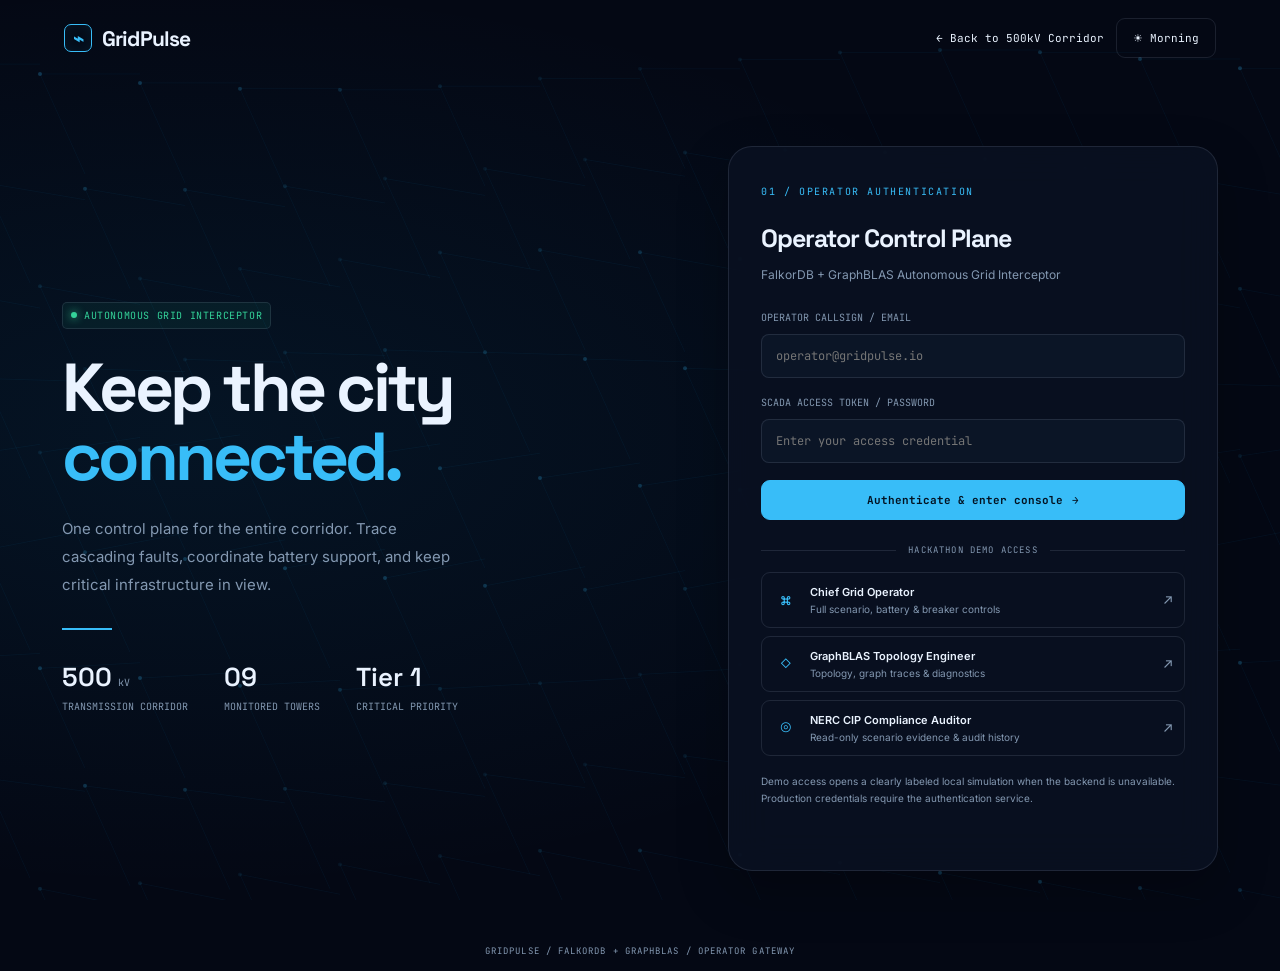
==== frontend/audit.html @ dfe7d24c "feat(ui): split console features into focused pages" ====
<!doctype html>
<html lang="en" class="dark"><head><meta charset="utf-8"><meta name="viewport" content="width=device-width,initial-scale=1"><title>Action audit · GridPulse</title><script src="assets/theme.js"></script><link rel="stylesheet" href="assets/ui.css"></head><body data-view="audit">
<div class="app-shell"><div id="menu-backdrop" class="menu-backdrop" aria-hidden="true"></div><aside class="sidebar" id="sidebar"><div><a class="brand" href="index.html"><span class="brand-mark">⌁</span><span>GridPulse</span></a><div class="sidebar-caption">GRID INTELLIGENCE</div></div><button class="btn menu-close" id="menu-close" aria-label="Close navigation">✕</button><nav class="nav-list" aria-label="Console navigation"><a class="active" href="dashboard.html" data-console-page><span>◈</span><span class="nav-label">Grid overview</span></a><a href="scenarios.html" data-console-page><span>ϟ</span><span class="nav-label">Scenario lab</span></a><a href="diagnostics.html" data-console-page><span>⌘</span><span class="nav-label">Graph diagnostics</span></a><a href="audit.html" data-console-page><span>◎</span><span class="nav-label">Action audit</span></a></nav><div class="sidebar-bottom"><a class="small mono muted" href="index.html">← Back to Corridor</a><div class="operator-card"><div class="avatar" id="operator-initials">OP</div><div id="operator-name" class="small">Demo operator</div><div id="operator-role" class="small muted"></div></div><button id="sign-out" class="btn btn-quiet">Sign out</button></div></aside>
<div class="workspace"><header class="command-bar"><div class="command-title-group"><button id="menu-toggle" class="btn menu-toggle" aria-label="Open feature menu" aria-controls="sidebar" aria-expanded="false"><span class="hamburger-bars" aria-hidden="true"><i></i><i></i><i></i></span><span>Menu</span></button><div><div class="eyebrow">Operations / Alpine → Metro</div><h1 id="command-title">Grid overview</h1></div></div><div class="command-actions"><span id="clock" class="clock mono small muted"></span><span id="role-badge" class="badge">OPERATOR</span><button class="btn btn-quiet" data-theme-toggle>☀ Morning</button><a class="btn" href="index.html" aria-label="Back to corridor">↗</a><button id="mobile-sign-out" class="btn mobile-only">Sign out</button></div></header>
<main class="content" id="overview"><div class="page-heading"><div><h2 id="page-title">Your grid. Every connection.</h2><p id="page-description">See corridor health and inspect connected assets.</p></div><span id="system-status" class="badge green"><span class="dot"></span><span>NOMINAL 500kV</span></span></div>
<div class="connection-banner" id="connection-banner"><span id="connection-text">Connecting to telemetry…</span><button id="reconnect">Retry connection</button></div>
<section class="metrics" aria-label="Grid metrics"><article class="metric"><div class="label">Metro city load</div><div class="value"><span id="city-load">—</span> <span class="unit">MW</span></div><div class="foot" id="load-pct">Awaiting telemetry</div></article><article class="metric"><div class="label">BESS dispatch</div><div class="value green-text"><span id="bess-mw">—</span> <span class="unit">MW</span></div><div class="foot" id="bess-status">BESS_METRO_01</div></article><article class="metric"><div class="label">Tier-1 hospital</div><div class="value green-text" id="hospital-state">—</div><div class="foot">HOSP_ST_JUDE · critical feeder</div></article><article class="metric"><div class="label">Graph execution</div><div class="value cyan-text"><span id="graph-latency">—</span> <span class="unit">ms</span></div><div class="foot" id="latency-note">Measured backend latency</div></article></section>
<div class="dashboard-grid"><div class="primary-stack"><section class="panel" aria-labelledby="topology-heading"><div class="panel-head"><div><h3 id="topology-heading">Transmission topology</h3><p>Alpine hydro → dual circuit corridor → metropolitan grid</p></div><button class="btn" id="clear-selection">Clear selection</button></div><div class="topology-area"><div class="topology-topline"><span id="topology-source" class="muted">LOADING TOPOLOGY</span><span class="cyan-text">500 kV CORRIDOR</span></div><svg id="topology" class="topology-svg" viewBox="0 0 1000 430" role="group" aria-label="Interactive grid topology"></svg></div><div class="legend"><span><i></i>Nominal flow</span><span><i class="emerald"></i>BESS / protected</span><span><i class="rose"></i>Fault / tripped</span><span>Click a node to inspect 2-hop neighbors</span></div><div class="node-details"><div><strong id="node-name">Select an asset</strong><p id="node-description">Inspect its connection, current state, and telemetry.</p></div><div class="node-values" id="node-values"></div></div><div id="diagnostics" class="diagnostics">No active cascade. Select a tower to trace downstream impact. <button class="btn" id="trace-node">Trace selected asset</button></div></section>
<section class="panel scenario-panel" id="scenarios"><div class="panel-head"><div><h3>Scenario lab</h3><p id="scenario-caption">Inject a fault. Follow the response.</p></div><span id="run-label" class="badge">READY</span></div><div class="scenario-grid"><button class="scenario-btn" data-scenario="1"><span class="number">01 / LIGHTNING</span><strong>Transmission strike</strong><small>TX_882 · T3 → T4</small></button><button class="scenario-btn" data-scenario="2"><span class="number">02 / WILDFIRE</span><strong>Smoke ionization</strong><small>TX_884 · T5 → T6</small></button><button class="scenario-btn" data-scenario="3"><span class="number">03 / HEATWAVE</span><strong>Demand surge</strong><small>Metro load · 120%</small></button></div><div class="phase-strip" aria-hidden="true"><span class="phase"></span><span class="phase"></span><span class="phase"></span><span class="phase"></span></div><div class="scenario-footer"><label><input type="checkbox" id="auto-cycle"> Auto-cycle scenarios</label><span id="permission-note" class="small muted"></span><button class="btn" id="reset-grid">↻ Reset grid</button></div></section></div>
<div class="right-stack"><section class="panel" id="query-panel"><div class="panel-head"><h3>Cypher trace</h3><button id="copy-query" class="btn">Copy ↗</button></div><div class="query-meta"><span id="query-source">WAITING FOR EVIDENCE</span><span id="query-time">—</span></div><pre id="query-code">Select an asset or run a scenario to inspect the graph trace.</pre><div class="query-note" id="query-note">Queries and results appear here as telemetry arrives.</div></section><section class="panel" id="audit-panel"><div class="panel-head"><h3>MCP action audit</h3><button class="btn" id="export-audit">Export ↓</button></div><div class="audit-list" id="audit-list" aria-live="polite"><div class="audit-empty">No events recorded.</div></div><div class="query-note" id="audit-note">Evidence and outcomes, ordered by time.</div></section></div></div><footer class="workspace-footer"><span id="footer-state">Waiting for telemetry</span><span>FALKORDB + GRAPHBLAS / GRIDPULSE</span></footer></main></div></div><div id="toast" class="toast hidden" role="status" aria-live="polite"></div><script src="assets/dashboard.js"></script></body></html>
---- frontend/assets/ui.css ----
@import url('https://fonts.googleapis.com/css2?family=Inter:wght@400;500;600;700&family=JetBrains+Mono:wght@400;500;600&family=Space+Grotesk:wght@500;600;700&display=swap');
:root{color-scheme:light;--bg:#e9f3fa;--panel:rgba(255,255,255,.88);--panel-soft:rgba(255,255,255,.55);--text:#102239;--muted:#536b80;--line:rgba(15,23,42,.15);--cyan:#0284c7;--green:#059669;--amber:#b96e09;--red:#dc365b;--purple:#8850d3;--shadow:0 16px 40px rgba(15,23,42,.08)}
:root.dark{color-scheme:dark;--bg:#040814;--panel:rgba(10,17,34,.85);--panel-soft:rgba(16,28,47,.55);--text:#eaf3ff;--muted:#8398b1;--line:rgba(148,163,184,.16);--cyan:#38bdf8;--green:#34d399;--amber:#fbbf24;--red:#fb7185;--purple:#bc94fa;--shadow:0 20px 50px rgba(0,0,0,.25)}
*{box-sizing:border-box}body{margin:0;background:var(--bg);color:var(--text);font:14px/1.5 Inter,Arial,sans-serif}button,input,select{font:inherit}button,a,input{ -webkit-tap-highlight-color:transparent}button{cursor:pointer}button:disabled{cursor:not-allowed;opacity:.4}a{color:inherit;text-decoration:none}button:focus-visible,a:focus-visible,input:focus-visible,select:focus-visible{outline:2px solid var(--cyan);outline-offset:4px}h1,h2,h3,p{margin:0}h1,h2,h3,.display{font-family:'Space Grotesk',Arial,sans-serif}button,.mono,.eyebrow,.badge,code,pre,label{font-family:'JetBrains Mono',monospace}.muted{color:var(--muted)}.small{font-size:11px}.eyebrow{font-size:10px;letter-spacing:.16em;text-transform:uppercase;color:var(--cyan)}.glass-card{background:var(--panel);backdrop-filter:blur(20px);border:1px solid var(--line);box-shadow:var(--shadow);border-radius:20px}.btn{display:inline-flex;align-items:center;justify-content:center;gap:9px;padding:11px 16px;border:1px solid var(--line);border-radius:9px;background:var(--panel-soft);color:var(--text);font-size:11px;transition:background .2s,transform .2s}.btn:hover:not(:disabled){background:color-mix(in srgb,var(--cyan) 13%,var(--panel));transform:translateY(-1px)}.btn-primary{background:var(--cyan);border-color:var(--cyan);color:#031322;font-weight:700}.btn-primary:hover:not(:disabled){background:#7dd3fc}.btn-quiet{background:transparent}.badge{font-size:10px;letter-spacing:.06em;display:inline-flex;align-items:center;gap:7px;padding:5px 8px;border-radius:5px;border:1px solid var(--line);color:var(--muted)}.badge.green{color:var(--green);background:color-mix(in srgb,var(--green) 7%,transparent)}.dot{width:6px;height:6px;display:inline-block;border-radius:50%;background:currentColor;box-shadow:0 0 9px currentColor}.brand{display:flex;align-items:center;gap:10px;font:700 21px 'Space Grotesk',sans-serif;letter-spacing:-.04em}.brand-mark{width:28px;height:28px;border:1px solid var(--cyan);border-radius:7px;display:grid;place-items:center;color:var(--cyan);font-size:18px;box-shadow:inset 0 0 16px #38bdf814}.transparent-header{height:76px;display:flex;align-items:center;justify-content:space-between;padding:0 5vw;position:relative;z-index:2;background:transparent}.light .transparent-header,html:not(.dark) .transparent-header{background:rgba(255,255,255,.52);backdrop-filter:blur(14px);border-bottom:1px solid rgba(255,255,255,.65)}.header-actions{display:flex;gap:12px;align-items:center}.auth-page{min-height:100vh;overflow-x:hidden;background:radial-gradient(ellipse at 15% 45%,#0ea5e914,transparent 60%),var(--bg)}#auth-network{position:fixed;inset:0;width:100%;height:100%;opacity:.48;pointer-events:none}.auth-layout{position:relative;z-index:1;max-width:1220px;margin:auto;display:grid;grid-template-columns:1fr 490px;gap:90px;padding:70px 32px 60px;align-items:center;min-height:calc(100vh - 150px)}.auth-intro h1{font-size:clamp(44px,5.3vw,76px);line-height:1.02;letter-spacing:-.055em;margin:24px 0}.auth-intro h1 span{color:var(--cyan)}.auth-intro>p{font-size:15px;max-width:390px;color:var(--muted);line-height:1.85}.intro-line{width:50px;height:2px;background:var(--cyan);margin:30px 0}.intro-facts{display:flex;gap:36px}.intro-facts strong{display:block;font:600 26px 'Space Grotesk',sans-serif}.intro-facts span{font:10px 'JetBrains Mono',monospace;color:var(--muted)}.auth-card{padding:32px;border-radius:24px}.auth-card h2{font-size:25px;letter-spacing:-.04em;margin:20px 0 8px}.auth-card .subtitle{font-size:12px;color:var(--muted);margin-bottom:26px}.field{display:block;margin-bottom:17px}.field>span{font-size:10px;color:var(--muted);display:block;margin-bottom:9px}.field input{width:100%;padding:13px 14px;border-radius:8px;border:1px solid var(--line);background:var(--panel-soft);color:var(--text);font:12px 'JetBrains Mono',monospace}.full{width:100%}.divider{display:flex;align-items:center;gap:12px;color:var(--muted);font:9px 'JetBrains Mono',monospace;letter-spacing:.13em;margin:24px 0 16px}.divider:before,.divider:after{content:'';height:1px;background:var(--line);flex:1}.role-btn{display:flex;align-items:center;gap:12px;width:100%;text-align:left;padding:12px;margin:8px 0;border:1px solid var(--line);border-radius:9px;background:transparent;color:var(--text)}.role-btn:hover{border-color:var(--cyan);background:var(--panel-soft)}.role-icon{font-size:16px;color:var(--cyan);width:24px;text-align:center}.role-btn strong{display:block;font:600 11px Inter,sans-serif}.role-btn small{display:block;color:var(--muted);font:10px Inter,sans-serif;margin-top:4px}.role-btn .arrow{margin-left:auto;color:var(--muted)}.auth-note{font-size:10px;color:var(--muted);margin-top:17px;line-height:1.65}.message{margin-top:14px;font-size:12px;color:var(--amber);min-height:18px}.auth-footer{position:relative;text-align:center;padding:14px;font:9px 'JetBrains Mono',monospace;color:var(--muted);letter-spacing:.12em}
.app-shell{display:grid;grid-template-columns:194px 1fr;min-height:100vh}.sidebar{border-right:1px solid var(--line);padding:25px 18px;display:flex;flex-direction:column;gap:30px;background:var(--panel)}.sidebar .brand{font-size:23px}.sidebar-caption{font:9px 'JetBrains Mono',monospace;color:var(--muted);margin:6px 0 0 38px}.nav-list{display:grid;gap:7px}.nav-list a{padding:12px;border-radius:8px;font-size:12px;color:var(--muted);display:flex;gap:12px}.nav-list a.active{background:color-mix(in srgb,var(--cyan) 9%,transparent);color:var(--cyan);border:1px solid color-mix(in srgb,var(--cyan) 20%,transparent)}.sidebar-bottom{margin-top:auto;display:grid;gap:17px}.operator-card{border-top:1px solid var(--line);padding-top:18px}.avatar{display:inline-grid;place-items:center;width:32px;height:32px;border:1px solid var(--line);border-radius:8px;margin-bottom:8px;color:var(--cyan);font:11px 'JetBrains Mono',monospace}.workspace{min-width:0}.command-bar{height:76px;border-bottom:1px solid var(--line);display:flex;align-items:center;justify-content:space-between;padding:0 26px;gap:16px;background:var(--panel-soft)}.command-bar h1{font-size:17px;letter-spacing:-.025em}.command-bar .eyebrow{margin-bottom:5px;color:var(--muted);font-size:9px}.command-actions{display:flex;align-items:center;gap:10px}.content{padding:25px;max-width:1800px;margin:auto}.page-heading{display:flex;justify-content:space-between;align-items:center;margin-bottom:20px;gap:15px}.page-heading h2{font-size:24px;letter-spacing:-.04em}.page-heading p{font-size:11px;color:var(--muted);margin-top:5px}.connection-banner{border:1px solid color-mix(in srgb,var(--amber) 25%,transparent);background:color-mix(in srgb,var(--amber) 5%,transparent);padding:9px 13px;border-radius:8px;margin-bottom:18px;font:10px/1.6 'JetBrains Mono',monospace;color:var(--amber);display:flex;justify-content:space-between;gap:14px}.connection-banner button{border:0;background:none;color:inherit;text-decoration:underline;font-size:10px;white-space:nowrap}.metrics{display:grid;grid-template-columns:repeat(4,1fr);gap:13px;margin-bottom:18px}.metric{padding:19px 20px;border-radius:12px;background:var(--panel);border:1px solid var(--line)}.metric .label{font:9px 'JetBrains Mono',monospace;letter-spacing:.09em;color:var(--muted);text-transform:uppercase}.metric .value{font:600 31px/1.15 'Space Grotesk',sans-serif;letter-spacing:-.04em;margin:13px 0 8px}.metric .unit{font:11px 'JetBrains Mono',monospace;color:var(--muted);letter-spacing:0}.metric .foot{font-size:10px;color:var(--muted)}.green-text{color:var(--green)}.cyan-text{color:var(--cyan)}.dashboard-grid{display:grid;grid-template-columns:minmax(0,1fr) 330px;gap:18px;align-items:start}.panel{border:1px solid var(--line);border-radius:13px;background:var(--panel);overflow:hidden}.panel-head{display:flex;justify-content:space-between;align-items:center;gap:10px;padding:16px 18px;border-bottom:1px solid var(--line)}.panel-head h3{font:600 12px Inter,sans-serif}.panel-head p{font-size:9px;color:var(--muted);margin-top:4px}.panel-head .btn{padding:6px 9px;font-size:9px}.topology-area{position:relative;background-image:radial-gradient(var(--line) 1px,transparent 1px);background-size:19px 19px;min-height:300px}.topology-topline{display:flex;align-items:center;justify-content:space-between;padding:17px 18px;font:9px 'JetBrains Mono',monospace}.topology-svg{display:block;width:100%;height:auto;min-height:275px}.topology-svg text{font-family:'JetBrains Mono',monospace;fill:var(--muted);font-size:11px}.topology-svg .node-main{fill:var(--panel);stroke:var(--cyan);stroke-width:1.5}.topology-svg .node:hover .node-main,.topology-svg .node.selected .node-main{stroke-width:3;fill:color-mix(in srgb,var(--cyan) 15%,var(--panel))}.topology-svg .node{cursor:pointer;outline:none}.topology-svg .node:focus .node-main{stroke:var(--amber);stroke-width:3}.topology-svg .edge{stroke:var(--cyan);stroke-width:2;fill:none;opacity:.55}.topology-svg .edge.fault{stroke:var(--red);stroke-dasharray:6 5}.topology-svg .edge.reroute{stroke:var(--green);stroke-dasharray:7 5;animation:flow 1.2s linear infinite}.topology-svg .edge.highlight{opacity:1;stroke-width:3}.topology-svg .dim{opacity:.25}.topology-svg .node-icon{font-size:20px;fill:var(--cyan);pointer-events:none}.topology-svg .node-label{fill:var(--text);font-size:10px}.topology-svg .critical .node-main{stroke:var(--green)}.topology-svg .critical .node-icon{fill:var(--green)}@keyframes flow{to{stroke-dashoffset:-24}}.legend{display:flex;gap:17px;flex-wrap:wrap;padding:12px 18px;border-top:1px solid var(--line);font:9px 'JetBrains Mono',monospace;color:var(--muted)}.legend span{display:flex;align-items:center;gap:6px}.legend i{height:2px;width:15px;background:var(--cyan)}.legend .emerald{background:var(--green)}.legend .rose{background:var(--red)}.node-details{padding:14px 18px;background:var(--panel-soft);display:flex;align-items:center;justify-content:space-between;gap:12px;min-height:65px}.node-details strong{font:11px 'JetBrains Mono',monospace}.node-details p{font-size:10px;color:var(--muted);margin-top:4px}.node-values{display:flex;gap:16px;font:10px 'JetBrains Mono',monospace;color:var(--cyan)}.scenario-panel{margin-top:18px}.scenario-grid{display:grid;grid-template-columns:repeat(3,1fr);gap:10px;padding:15px}.scenario-btn{padding:14px;text-align:left;border:1px solid var(--line);border-radius:9px;color:var(--text);background:var(--panel-soft)}.scenario-btn:hover:not(:disabled),.scenario-btn.active{border-color:var(--cyan)}.scenario-btn .number{font:9px 'JetBrains Mono',monospace;color:var(--muted);display:block;margin-bottom:10px}.scenario-btn strong{font:600 11px Inter,sans-serif;display:block}.scenario-btn small{font:9px 'JetBrains Mono',monospace;color:var(--muted);display:block;margin-top:6px}.scenario-footer{padding:0 15px 15px;display:flex;justify-content:space-between;align-items:center;gap:10px}.scenario-footer label{font-size:10px;display:flex;align-items:center;gap:8px;color:var(--muted)}input[type=checkbox]{accent-color:var(--cyan)}.phase-strip{display:flex;gap:4px;padding:0 15px 15px}.phase{flex:1;height:3px;background:var(--line);border-radius:4px}.phase.done{background:var(--green)}.right-stack{display:grid;gap:18px}.query-meta{display:flex;justify-content:space-between;padding:13px 16px;font:9px 'JetBrains Mono',monospace;color:var(--muted)}pre{margin:0;padding:0 16px 18px;white-space:pre-wrap;overflow-wrap:anywhere;font-size:10px;line-height:1.8;color:var(--cyan);min-height:175px}.query-note{padding:10px 16px;border-top:1px solid var(--line);font-size:10px;color:var(--muted)}.audit-list{max-height:295px;overflow:auto;padding:0 16px}.audit-entry{padding:13px 0;border-bottom:1px solid var(--line);font-size:10px}.audit-entry:last-child{border-bottom:0}.audit-entry .audit-time{font:9px 'JetBrains Mono',monospace;color:var(--muted);margin-bottom:5px;display:flex;justify-content:space-between}.audit-entry p{line-height:1.6}.audit-entry details{margin-top:7px;color:var(--muted)}.audit-entry pre{font-size:9px;min-height:0;padding:6px 0}.audit-empty{padding:25px 0;color:var(--muted);font-size:11px}.workspace-footer{display:flex;justify-content:space-between;gap:15px;margin-top:20px;color:var(--muted);font:9px 'JetBrains Mono',monospace}.toast{position:fixed;bottom:22px;left:50%;transform:translateX(-50%);padding:12px 20px;border:1px solid var(--line);border-radius:10px;background:var(--panel);color:var(--text);z-index:80;box-shadow:var(--shadow);max-width:90vw;font-size:12px}.hidden{display:none!important}.diagnostics{padding:13px 18px;border-top:1px solid var(--line);font:10px 'JetBrains Mono',monospace;color:var(--muted)}
@media(min-width:1650px){.dashboard-grid{grid-template-columns:minmax(0,1fr) 380px}.topology-svg{min-height:370px}}@media(max-width:1150px){.app-shell{grid-template-columns:76px 1fr}.sidebar{padding:24px 12px}.sidebar .brand>span:last-child,.sidebar-caption,.sidebar .nav-label,.sidebar .operator-card,.sidebar .sidebar-bottom .small{display:none}.sidebar .brand{justify-content:center}.nav-list a{justify-content:center}.sidebar-bottom .btn{padding:10px 3px;font-size:8px}.dashboard-grid{grid-template-columns:minmax(0,1fr) 290px}.content{padding:18px}.metric{padding:15px}.auth-layout{gap:35px;grid-template-columns:1fr 440px}}@media(max-width:950px){.dashboard-grid{grid-template-columns:1fr}.right-stack{grid-template-columns:1fr 1fr}.auth-layout{grid-template-columns:1fr;max-width:540px;padding-top:25px}.auth-intro{display:none}.command-bar{padding:0 18px}.metrics{gap:8px}.metric .value{font-size:26px}.command-actions .clock{display:none}}@media(max-width:600px){.app-shell{display:block}.sidebar{display:none}.command-bar{height:auto;min-height:76px;padding:14px;flex-wrap:wrap}.content{padding:14px}.page-heading h2{font-size:21px}.page-heading .badge{display:none}.metrics{grid-template-columns:1fr 1fr}.right-stack{grid-template-columns:1fr}.scenario-grid{grid-template-columns:1fr}.scenario-btn{display:grid;grid-template-columns:26px 1fr;gap:3px 10px}.scenario-btn .number{grid-row:span 2;margin:0}.scenario-btn small{margin:0}.node-details{align-items:flex-start;flex-direction:column}.auth-layout{padding:20px 16px}.auth-card{padding:24px}.transparent-header{height:65px;padding:0 18px}.transparent-header .back-label{display:none}.workspace-footer{flex-direction:column}.topology-area{overflow-x:auto}.topology-svg{min-width:620px}.connection-banner{font-size:9px}.scenario-footer{flex-wrap:wrap}.command-actions .badge{font-size:8px}}
.dashboard-grid>div,.right-stack>section,.panel{min-width:0}.mobile-only{display:none}
@media(max-width:600px){.mobile-only{display:inline-flex}.dashboard-grid,.right-stack{grid-template-columns:minmax(0,1fr)}}
@media(prefers-reduced-motion:reduce){*,*:before,*:after{animation:none!important;transition:none!important;scroll-behavior:auto!important}}

/* Focused console pages and the shared feature menu. */
.app-shell{display:block}
.workspace{min-width:0}
.sidebar{display:flex!important;position:fixed;inset:0 auto 0 0;width:min(300px,86vw);z-index:102;transform:translateX(-105%);transition:transform .22s ease;box-shadow:var(--shadow);overflow-y:auto;background:var(--bg)}
.menu-open .sidebar{transform:translateX(0)}
.menu-backdrop{position:fixed;inset:0;background:rgba(1,6,18,.7);z-index:101;opacity:0;visibility:hidden;transition:opacity .22s,visibility .22s}
.menu-open .menu-backdrop{opacity:1;visibility:visible}
.menu-open{overflow:hidden}
.menu-close{position:absolute;top:21px;right:18px;padding:7px 10px}
.sidebar .nav-label,.sidebar .brand>span:last-child,.sidebar-caption,.sidebar .sidebar-bottom .small{display:initial}
.sidebar .operator-card{display:block}
.sidebar .brand{justify-content:flex-start}
.sidebar .nav-list a{justify-content:flex-start;min-height:45px;align-items:center;font-size:13px}
.sidebar .sidebar-bottom .btn{padding:11px 16px;font-size:11px}
.command-title-group{display:flex;align-items:center;gap:17px;min-width:0}
.menu-toggle{padding:9px 12px;flex-shrink:0;font-size:11px}
.hamburger-bars{width:18px;display:grid;gap:3px}
.hamburger-bars i{display:block;width:18px;height:2px;border-radius:2px;background:currentColor}
.content{max-width:1520px}
.page-heading h2{font-size:clamp(25px,2.5vw,34px)}
.page-heading p{font-size:13px;line-height:1.5}
.panel-head h3{font-size:15px}
.panel-head p,.node-details p,.metric .foot,.scenario-btn small,.query-note,.audit-entry{font-size:11px}
.scenario-btn strong,.node-details strong{font-size:13px}
.scenario-btn{min-height:112px}
.nav-list a.active{font-weight:600}
body[data-view="overview"] .scenario-panel,body[data-view="overview"] .right-stack{display:none}
body[data-view="overview"] .dashboard-grid{grid-template-columns:minmax(0,1fr)}
body[data-view="scenarios"] .primary-stack>.panel:first-child,body[data-view="scenarios"] .right-stack{display:none}
body[data-view="scenarios"] .dashboard-grid{grid-template-columns:minmax(0,1fr)}
body[data-view="scenarios"] .scenario-panel{margin-top:0}
body[data-view="diagnostics"] .metrics,body[data-view="diagnostics"] .scenario-panel,body[data-view="diagnostics"] #audit-panel{display:none}
body[data-view="audit"] .metrics,body[data-view="audit"] .primary-stack,body[data-view="audit"] #query-panel{display:none}
body[data-view="audit"] .dashboard-grid{grid-template-columns:minmax(0,1fr)}
body[data-view="audit"] .right-stack{grid-template-columns:minmax(0,1fr)}
body[data-view="audit"] .audit-list{max-height:none;min-height:260px}
body[data-view="audit"] .audit-entry{font-size:13px;padding:17px 0}
body[data-view="diagnostics"] #query-code{font-size:12px;min-height:300px}
@media(max-width:950px){body[data-view="diagnostics"] .dashboard-grid{grid-template-columns:minmax(0,1fr)}body[data-view="diagnostics"] .right-stack{grid-template-columns:minmax(0,1fr)}}
@media(max-width:600px){.command-title-group{gap:10px}.command-bar h1{font-size:15px}.menu-toggle span:last-child{display:none}.menu-toggle{padding:10px}.command-actions{gap:6px}.command-actions .btn{padding:8px}.sidebar .operator-card,.sidebar .sidebar-bottom .small{display:block}.sidebar .nav-label{display:inline}.page-heading{align-items:flex-start}.page-heading p{font-size:12px}.scenario-btn{min-height:72px}.topology-svg{min-width:900px}}
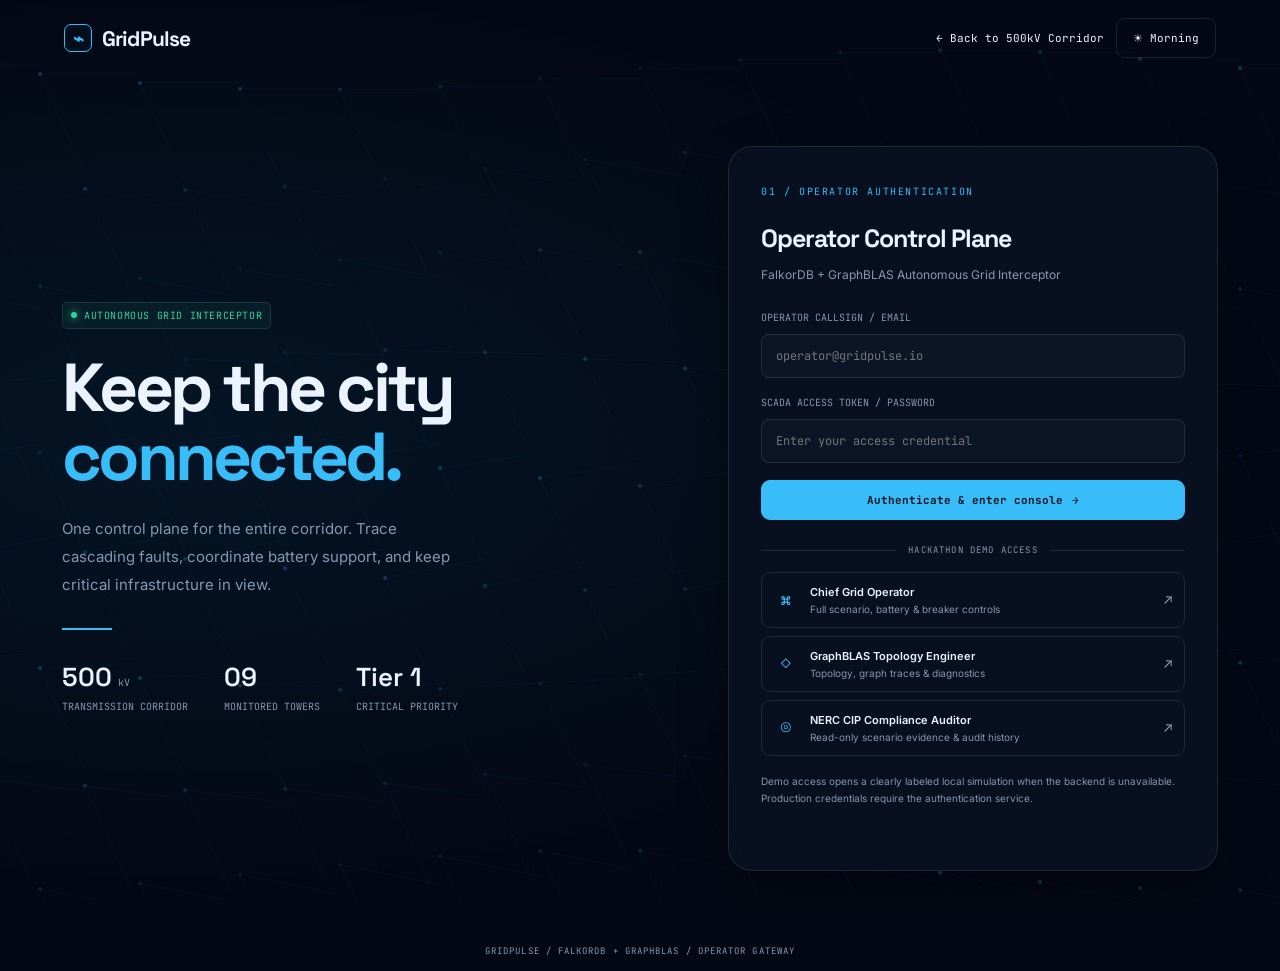
==== commit d3c51895: "fix(ui): give console features separate documents" ====
--- a/frontend/audit.html
+++ b/frontend/audit.html
@@ -4,7 +4,6 @@
 <div class="workspace"><header class="command-bar"><div class="command-title-group"><button id="menu-toggle" class="btn menu-toggle" aria-label="Open feature menu" aria-controls="sidebar" aria-expanded="false"><span class="hamburger-bars" aria-hidden="true"><i></i><i></i><i></i></span><span>Menu</span></button><div><div class="eyebrow">Operations / Alpine → Metro</div><h1 id="command-title">Grid overview</h1></div></div><div class="command-actions"><span id="clock" class="clock mono small muted"></span><span id="role-badge" class="badge">OPERATOR</span><button class="btn btn-quiet" data-theme-toggle>☀ Morning</button><a class="btn" href="index.html" aria-label="Back to corridor">↗</a><button id="mobile-sign-out" class="btn mobile-only">Sign out</button></div></header>
 <main class="content" id="overview"><div class="page-heading"><div><h2 id="page-title">Your grid. Every connection.</h2><p id="page-description">See corridor health and inspect connected assets.</p></div><span id="system-status" class="badge green"><span class="dot"></span><span>NOMINAL 500kV</span></span></div>
 <div class="connection-banner" id="connection-banner"><span id="connection-text">Connecting to telemetry…</span><button id="reconnect">Retry connection</button></div>
-<section class="metrics" aria-label="Grid metrics"><article class="metric"><div class="label">Metro city load</div><div class="value"><span id="city-load">—</span> <span class="unit">MW</span></div><div class="foot" id="load-pct">Awaiting telemetry</div></article><article class="metric"><div class="label">BESS dispatch</div><div class="value green-text"><span id="bess-mw">—</span> <span class="unit">MW</span></div><div class="foot" id="bess-status">BESS_METRO_01</div></article><article class="metric"><div class="label">Tier-1 hospital</div><div class="value green-text" id="hospital-state">—</div><div class="foot">HOSP_ST_JUDE · critical feeder</div></article><article class="metric"><div class="label">Graph execution</div><div class="value cyan-text"><span id="graph-latency">—</span> <span class="unit">ms</span></div><div class="foot" id="latency-note">Measured backend latency</div></article></section>
-<div class="dashboard-grid"><div class="primary-stack"><section class="panel" aria-labelledby="topology-heading"><div class="panel-head"><div><h3 id="topology-heading">Transmission topology</h3><p>Alpine hydro → dual circuit corridor → metropolitan grid</p></div><button class="btn" id="clear-selection">Clear selection</button></div><div class="topology-area"><div class="topology-topline"><span id="topology-source" class="muted">LOADING TOPOLOGY</span><span class="cyan-text">500 kV CORRIDOR</span></div><svg id="topology" class="topology-svg" viewBox="0 0 1000 430" role="group" aria-label="Interactive grid topology"></svg></div><div class="legend"><span><i></i>Nominal flow</span><span><i class="emerald"></i>BESS / protected</span><span><i class="rose"></i>Fault / tripped</span><span>Click a node to inspect 2-hop neighbors</span></div><div class="node-details"><div><strong id="node-name">Select an asset</strong><p id="node-description">Inspect its connection, current state, and telemetry.</p></div><div class="node-values" id="node-values"></div></div><div id="diagnostics" class="diagnostics">No active cascade. Select a tower to trace downstream impact. <button class="btn" id="trace-node">Trace selected asset</button></div></section>
-<section class="panel scenario-panel" id="scenarios"><div class="panel-head"><div><h3>Scenario lab</h3><p id="scenario-caption">Inject a fault. Follow the response.</p></div><span id="run-label" class="badge">READY</span></div><div class="scenario-grid"><button class="scenario-btn" data-scenario="1"><span class="number">01 / LIGHTNING</span><strong>Transmission strike</strong><small>TX_882 · T3 → T4</small></button><button class="scenario-btn" data-scenario="2"><span class="number">02 / WILDFIRE</span><strong>Smoke ionization</strong><small>TX_884 · T5 → T6</small></button><button class="scenario-btn" data-scenario="3"><span class="number">03 / HEATWAVE</span><strong>Demand surge</strong><small>Metro load · 120%</small></button></div><div class="phase-strip" aria-hidden="true"><span class="phase"></span><span class="phase"></span><span class="phase"></span><span class="phase"></span></div><div class="scenario-footer"><label><input type="checkbox" id="auto-cycle"> Auto-cycle scenarios</label><span id="permission-note" class="small muted"></span><button class="btn" id="reset-grid">↻ Reset grid</button></div></section></div>
-<div class="right-stack"><section class="panel" id="query-panel"><div class="panel-head"><h3>Cypher trace</h3><button id="copy-query" class="btn">Copy ↗</button></div><div class="query-meta"><span id="query-source">WAITING FOR EVIDENCE</span><span id="query-time">—</span></div><pre id="query-code">Select an asset or run a scenario to inspect the graph trace.</pre><div class="query-note" id="query-note">Queries and results appear here as telemetry arrives.</div></section><section class="panel" id="audit-panel"><div class="panel-head"><h3>MCP action audit</h3><button class="btn" id="export-audit">Export ↓</button></div><div class="audit-list" id="audit-list" aria-live="polite"><div class="audit-empty">No events recorded.</div></div><div class="query-note" id="audit-note">Evidence and outcomes, ordered by time.</div></section></div></div><footer class="workspace-footer"><span id="footer-state">Waiting for telemetry</span><span>FALKORDB + GRAPHBLAS / GRIDPULSE</span></footer></main></div></div><div id="toast" class="toast hidden" role="status" aria-live="polite"></div><script src="assets/dashboard.js"></script></body></html>
+
+<div class="dashboard-grid">
+<div class="right-stack"><section class="panel" id="audit-panel"><div class="panel-head"><h3>MCP action audit</h3><button class="btn" id="export-audit">Export ↓</button></div><div class="audit-list" id="audit-list" aria-live="polite"><div class="audit-empty">No events recorded.</div></div><div class="query-note" id="audit-note">Evidence and outcomes, ordered by time.</div></section></div></div><footer class="workspace-footer"><span id="footer-state">Waiting for telemetry</span><span>FALKORDB + GRAPHBLAS / GRIDPULSE</span></footer></main></div></div><div id="toast" class="toast hidden" role="status" aria-live="polite"></div><script src="assets/dashboard.js"></script></body></html>
--- a/frontend/assets/ui.css
+++ b/frontend/assets/ui.css
@@ -34,17 +34,21 @@
 .scenario-btn strong,.node-details strong{font-size:13px}
 .scenario-btn{min-height:112px}
 .nav-list a.active{font-weight:600}
-body[data-view="overview"] .scenario-panel,body[data-view="overview"] .right-stack{display:none}
 body[data-view="overview"] .dashboard-grid{grid-template-columns:minmax(0,1fr)}
-body[data-view="scenarios"] .primary-stack>.panel:first-child,body[data-view="scenarios"] .right-stack{display:none}
 body[data-view="scenarios"] .dashboard-grid{grid-template-columns:minmax(0,1fr)}
 body[data-view="scenarios"] .scenario-panel{margin-top:0}
-body[data-view="diagnostics"] .metrics,body[data-view="diagnostics"] .scenario-panel,body[data-view="diagnostics"] #audit-panel{display:none}
-body[data-view="audit"] .metrics,body[data-view="audit"] .primary-stack,body[data-view="audit"] #query-panel{display:none}
 body[data-view="audit"] .dashboard-grid{grid-template-columns:minmax(0,1fr)}
 body[data-view="audit"] .right-stack{grid-template-columns:minmax(0,1fr)}
 body[data-view="audit"] .audit-list{max-height:none;min-height:260px}
 body[data-view="audit"] .audit-entry{font-size:13px;padding:17px 0}
 body[data-view="diagnostics"] #query-code{font-size:12px;min-height:300px}
+.feature-tiles{display:grid;grid-template-columns:repeat(3,minmax(0,1fr));gap:15px}
+.feature-tile{position:relative;display:flex;flex-direction:column;align-items:flex-start;gap:12px;min-height:210px;padding:24px;border:1px solid var(--line);border-radius:13px;background:var(--panel);transition:border-color .2s,transform .2s}
+.feature-tile:hover{border-color:var(--cyan);transform:translateY(-2px)}
+.feature-tile .feature-number{font:10px 'JetBrains Mono',monospace;letter-spacing:.08em;color:var(--cyan)}
+.feature-tile strong{font:600 21px 'Space Grotesk',sans-serif;letter-spacing:-.03em}
+.feature-tile>span:not(.feature-number){max-width:330px;color:var(--muted);font-size:13px;line-height:1.6}
+.feature-tile b{position:absolute;right:24px;bottom:20px;color:var(--cyan);font-size:20px}
 @media(max-width:950px){body[data-view="diagnostics"] .dashboard-grid{grid-template-columns:minmax(0,1fr)}body[data-view="diagnostics"] .right-stack{grid-template-columns:minmax(0,1fr)}}
-@media(max-width:600px){.command-title-group{gap:10px}.command-bar h1{font-size:15px}.menu-toggle span:last-child{display:none}.menu-toggle{padding:10px}.command-actions{gap:6px}.command-actions .btn{padding:8px}.sidebar .operator-card,.sidebar .sidebar-bottom .small{display:block}.sidebar .nav-label{display:inline}.page-heading{align-items:flex-start}.page-heading p{font-size:12px}.scenario-btn{min-height:72px}.topology-svg{min-width:900px}}
+@media(max-width:950px){.feature-tiles{grid-template-columns:repeat(2,minmax(0,1fr))}}
+@media(max-width:600px){.command-title-group{gap:10px}.command-bar h1{font-size:15px}.menu-toggle span:last-child{display:none}.menu-toggle{padding:10px}.command-actions{gap:6px}.command-actions .btn{padding:8px}.sidebar .operator-card,.sidebar .sidebar-bottom .small{display:block}.sidebar .nav-label{display:inline}.page-heading{align-items:flex-start}.page-heading p{font-size:12px}.scenario-btn{min-height:72px}.topology-svg{min-width:900px}.feature-tiles{grid-template-columns:1fr}.feature-tile{min-height:160px}}
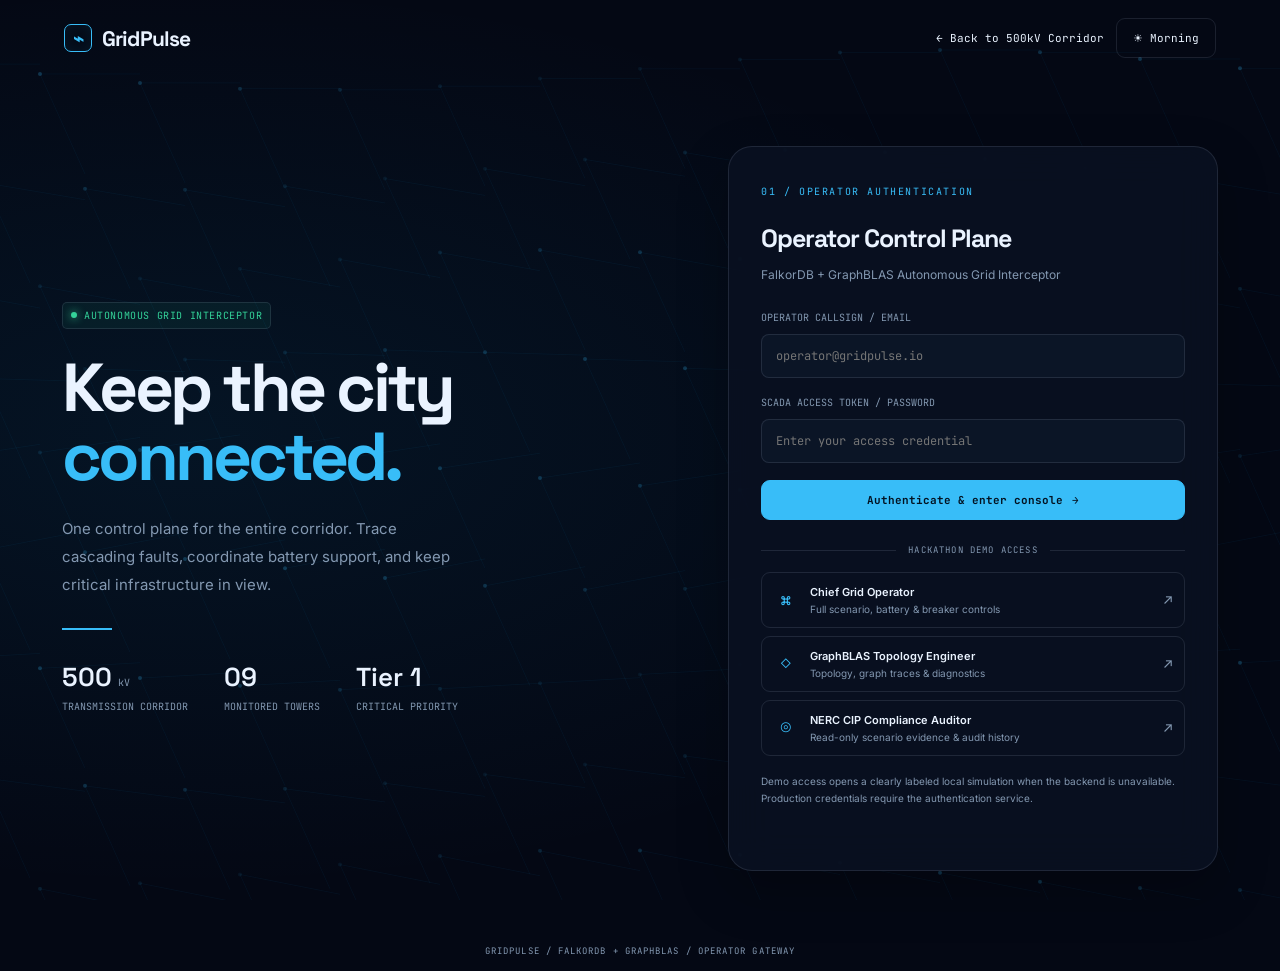
==== commit d6b29e53: "fix(ui): version console assets to prevent stale scripts" ====
--- a/frontend/audit.html
+++ b/frontend/audit.html
@@ -1,9 +1,9 @@
 <!doctype html>
-<html lang="en" class="dark"><head><meta charset="utf-8"><meta name="viewport" content="width=device-width,initial-scale=1"><title>Action audit · GridPulse</title><script src="assets/theme.js"></script><link rel="stylesheet" href="assets/ui.css"></head><body data-view="audit">
+<html lang="en" class="dark"><head><meta charset="utf-8"><meta name="viewport" content="width=device-width,initial-scale=1"><title>Action audit · GridPulse</title><script src="assets/theme.js?v=5d0bbed9d15d"></script><link rel="stylesheet" href="assets/ui.css?v=2981548aeb07"></head><body data-view="audit">
 <div class="app-shell"><div id="menu-backdrop" class="menu-backdrop" aria-hidden="true"></div><aside class="sidebar" id="sidebar"><div><a class="brand" href="index.html"><span class="brand-mark">⌁</span><span>GridPulse</span></a><div class="sidebar-caption">GRID INTELLIGENCE</div></div><button class="btn menu-close" id="menu-close" aria-label="Close navigation">✕</button><nav class="nav-list" aria-label="Console navigation"><a class="active" href="dashboard.html" data-console-page><span>◈</span><span class="nav-label">Grid overview</span></a><a href="scenarios.html" data-console-page><span>ϟ</span><span class="nav-label">Scenario lab</span></a><a href="diagnostics.html" data-console-page><span>⌘</span><span class="nav-label">Graph diagnostics</span></a><a href="audit.html" data-console-page><span>◎</span><span class="nav-label">Action audit</span></a></nav><div class="sidebar-bottom"><a class="small mono muted" href="index.html">← Back to Corridor</a><div class="operator-card"><div class="avatar" id="operator-initials">OP</div><div id="operator-name" class="small">Demo operator</div><div id="operator-role" class="small muted"></div></div><button id="sign-out" class="btn btn-quiet">Sign out</button></div></aside>
 <div class="workspace"><header class="command-bar"><div class="command-title-group"><button id="menu-toggle" class="btn menu-toggle" aria-label="Open feature menu" aria-controls="sidebar" aria-expanded="false"><span class="hamburger-bars" aria-hidden="true"><i></i><i></i><i></i></span><span>Menu</span></button><div><div class="eyebrow">Operations / Alpine → Metro</div><h1 id="command-title">Grid overview</h1></div></div><div class="command-actions"><span id="clock" class="clock mono small muted"></span><span id="role-badge" class="badge">OPERATOR</span><button class="btn btn-quiet" data-theme-toggle>☀ Morning</button><a class="btn" href="index.html" aria-label="Back to corridor">↗</a><button id="mobile-sign-out" class="btn mobile-only">Sign out</button></div></header>
 <main class="content" id="overview"><div class="page-heading"><div><h2 id="page-title">Your grid. Every connection.</h2><p id="page-description">See corridor health and inspect connected assets.</p></div><span id="system-status" class="badge green"><span class="dot"></span><span>NOMINAL 500kV</span></span></div>
 <div class="connection-banner" id="connection-banner"><span id="connection-text">Connecting to telemetry…</span><button id="reconnect">Retry connection</button></div>
 
 <div class="dashboard-grid">
-<div class="right-stack"><section class="panel" id="audit-panel"><div class="panel-head"><h3>MCP action audit</h3><button class="btn" id="export-audit">Export ↓</button></div><div class="audit-list" id="audit-list" aria-live="polite"><div class="audit-empty">No events recorded.</div></div><div class="query-note" id="audit-note">Evidence and outcomes, ordered by time.</div></section></div></div><footer class="workspace-footer"><span id="footer-state">Waiting for telemetry</span><span>FALKORDB + GRAPHBLAS / GRIDPULSE</span></footer></main></div></div><div id="toast" class="toast hidden" role="status" aria-live="polite"></div><script src="assets/dashboard.js"></script></body></html>
+<div class="right-stack"><section class="panel" id="audit-panel"><div class="panel-head"><h3>MCP action audit</h3><button class="btn" id="export-audit">Export ↓</button></div><div class="audit-list" id="audit-list" aria-live="polite"><div class="audit-empty">No events recorded.</div></div><div class="query-note" id="audit-note">Evidence and outcomes, ordered by time.</div></section></div></div><footer class="workspace-footer"><span id="footer-state">Waiting for telemetry</span><span>FALKORDB + GRAPHBLAS / GRIDPULSE</span></footer></main></div></div><div id="toast" class="toast hidden" role="status" aria-live="polite"></div><script src="assets/dashboard.js?v=b2da007777d9"></script></body></html>
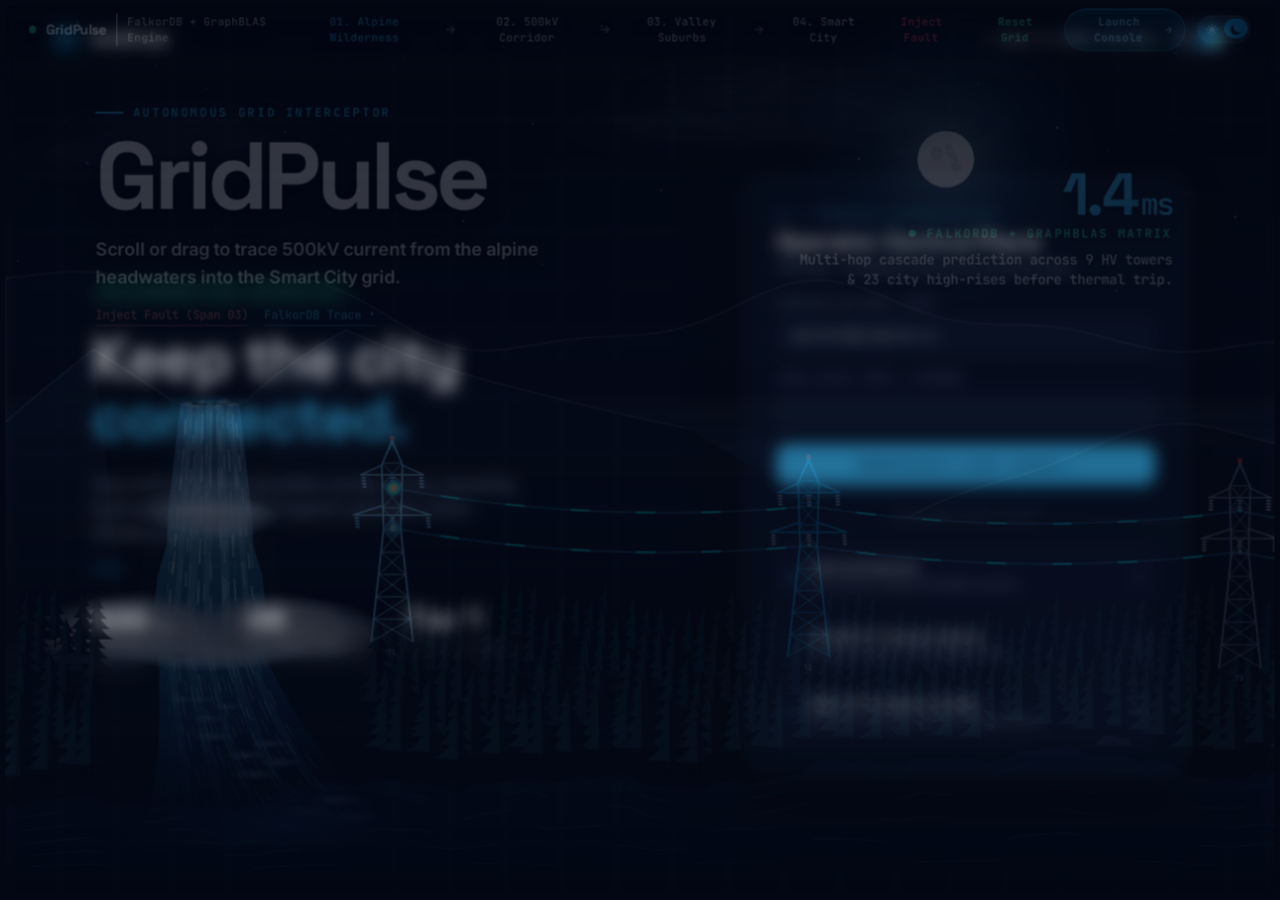
==== commit c77a5719: "Replace frontend with supplied GridPulse design and authenticated backend integration" ====
--- a/frontend/audit.html
+++ b/frontend/audit.html
@@ -1,9 +1 @@
-<!doctype html>
-<html lang="en" class="dark"><head><meta charset="utf-8"><meta name="viewport" content="width=device-width,initial-scale=1"><title>Action audit · GridPulse</title><script src="assets/theme.js?v=5d0bbed9d15d"></script><link rel="stylesheet" href="assets/ui.css?v=2981548aeb07"></head><body data-view="audit">
-<div class="app-shell"><div id="menu-backdrop" class="menu-backdrop" aria-hidden="true"></div><aside class="sidebar" id="sidebar"><div><a class="brand" href="index.html"><span class="brand-mark">⌁</span><span>GridPulse</span></a><div class="sidebar-caption">GRID INTELLIGENCE</div></div><button class="btn menu-close" id="menu-close" aria-label="Close navigation">✕</button><nav class="nav-list" aria-label="Console navigation"><a class="active" href="dashboard.html" data-console-page><span>◈</span><span class="nav-label">Grid overview</span></a><a href="scenarios.html" data-console-page><span>ϟ</span><span class="nav-label">Scenario lab</span></a><a href="diagnostics.html" data-console-page><span>⌘</span><span class="nav-label">Graph diagnostics</span></a><a href="audit.html" data-console-page><span>◎</span><span class="nav-label">Action audit</span></a></nav><div class="sidebar-bottom"><a class="small mono muted" href="index.html">← Back to Corridor</a><div class="operator-card"><div class="avatar" id="operator-initials">OP</div><div id="operator-name" class="small">Demo operator</div><div id="operator-role" class="small muted"></div></div><button id="sign-out" class="btn btn-quiet">Sign out</button></div></aside>
-<div class="workspace"><header class="command-bar"><div class="command-title-group"><button id="menu-toggle" class="btn menu-toggle" aria-label="Open feature menu" aria-controls="sidebar" aria-expanded="false"><span class="hamburger-bars" aria-hidden="true"><i></i><i></i><i></i></span><span>Menu</span></button><div><div class="eyebrow">Operations / Alpine → Metro</div><h1 id="command-title">Grid overview</h1></div></div><div class="command-actions"><span id="clock" class="clock mono small muted"></span><span id="role-badge" class="badge">OPERATOR</span><button class="btn btn-quiet" data-theme-toggle>☀ Morning</button><a class="btn" href="index.html" aria-label="Back to corridor">↗</a><button id="mobile-sign-out" class="btn mobile-only">Sign out</button></div></header>
-<main class="content" id="overview"><div class="page-heading"><div><h2 id="page-title">Your grid. Every connection.</h2><p id="page-description">See corridor health and inspect connected assets.</p></div><span id="system-status" class="badge green"><span class="dot"></span><span>NOMINAL 500kV</span></span></div>
-<div class="connection-banner" id="connection-banner"><span id="connection-text">Connecting to telemetry…</span><button id="reconnect">Retry connection</button></div>
-
-<div class="dashboard-grid">
-<div class="right-stack"><section class="panel" id="audit-panel"><div class="panel-head"><h3>MCP action audit</h3><button class="btn" id="export-audit">Export ↓</button></div><div class="audit-list" id="audit-list" aria-live="polite"><div class="audit-empty">No events recorded.</div></div><div class="query-note" id="audit-note">Evidence and outcomes, ordered by time.</div></section></div></div><footer class="workspace-footer"><span id="footer-state">Waiting for telemetry</span><span>FALKORDB + GRAPHBLAS / GRIDPULSE</span></footer></main></div></div><div id="toast" class="toast hidden" role="status" aria-live="polite"></div><script src="assets/dashboard.js?v=b2da007777d9"></script></body></html>
+<!doctype html><html><head><meta charset="utf-8"><meta http-equiv="refresh" content="0;url=index.html#audit"><title>GridPulse</title></head><body><a href="index.html#audit">Open GridPulse</a></body></html>
